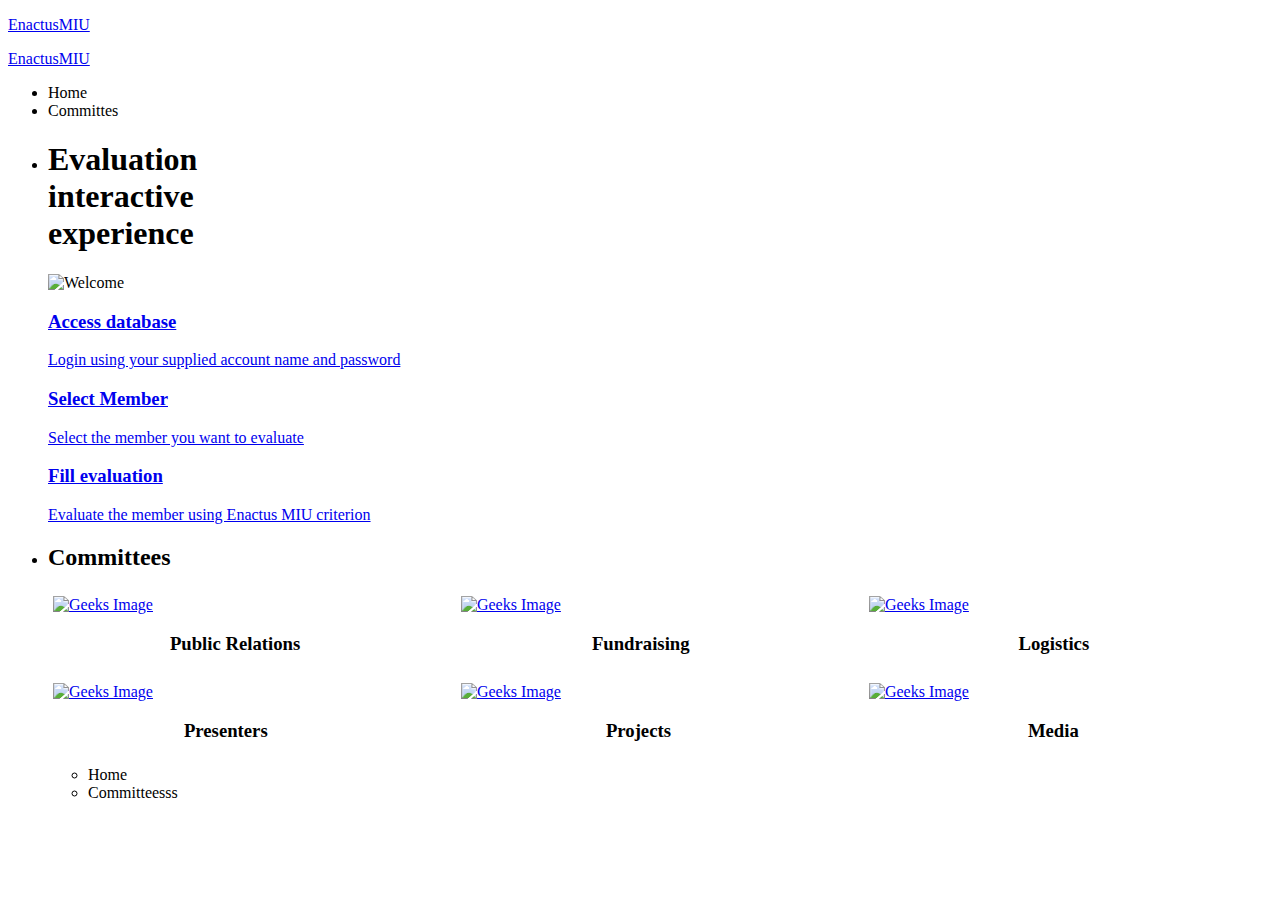
==== Home.html @ a88b5760 "Create Home.html" ====
<!DOCTYPE html>
<html lang="en">
<head>
  <title>EnactusMIU</title>
  <meta charset="utf-8">
  <meta name="viewport" content="width=device-width, initial-scale=1">
  <meta http-equiv="X-UA-Compatible" content="IE=edge">
  <meta name="description" content="HTML5 website template">
  <meta name="keywords" content="global, template, html, sass, jquery">
  <meta name="author" content="Bucky Maler">
  <link rel="stylesheet" href="assets/css/main.css">
</head>
<body>

<!-- notification for small viewports and landscape oriented smartphones -->
<div class="device-notification">
  <a class="device-notification--logo" href="#0">
    <p>EnactusMIU</p>
  </a>
</div>

<div class="perspective effect-rotate-left">
  <div class="container"><div class="outer-nav--return"></div>
    <div id="viewport" class="l-viewport">
      <div class="l-wrapper">
        <header class="header">
          <a class="header--logo" href="#0">
          
            <p>EnactusMIU</p>
          </a>
         
        </header>
        <nav class="l-side-nav">
          <ul class="side-nav">
            <li class="is-active"><span>Home</span></li>
            <li><span>Committes</span></li>
      

          </ul>
        </nav>
        <ul class="l-main-content main-content">
          <li class="l-section section section--is-active">
            <div class="intro">
              <div class="intro--banner">
                <h1>Evaluation<br>interactive<br>experience</h1>
                  <g transform="translate(0.000000,118.000000) scale(0.100000,-0.100000)">
                    <path d="M870,1167c-34-17-55-57-46-90c3-15,81-100,194-211l187-185l-565-1c-431,0-571-3-590-13c-55-28-64-94-18-137c21-20,33-20,597-20h575l-192-193C800,103,794,94,849,39c20-20,39-29,61-29c28,0,63,30,298,262c147,144,272,271,279,282c30,51,23,60-219,304C947,1180,926,1196,870,1167z"/>
                  </g>
                  </svg>
                  <span class="btn-background"></span>
                </button>
                <img src="assets/img/Enactus.png" alt="Welcome">
              </div>
              <div class="intro--options">
                <a href="#0">
                  <h3>Access database </h3>
                  <p>Login using your supplied account name and password</p>
                </a>
                <a href="#0">
                  <h3>Select Member</h3>
                  <p>Select the member you want to evaluate</p>
                </a>
                <a href="#0">
                  <h3>Fill evaluation</h3>
                  <p>Evaluate the member using Enactus MIU criterion</p>
                </a>
              </div>
            </div>
          </li>
          <li class="l-section section">
            <div class="work">
              <h2>Committees</h2>
             
              <style>
                * {
                  box-sizing: border-box;
                }
                
                .column {
                  float: left;
                  width: 33.33%;
                  padding: 5px;
                }
                
                /* Clearfix (clear floats) */
                .row::after {
                  content: "";
                  clear: both;
                  display: table;
                }

                .geeks {
       
        }
        .geeks img {
            
            transition: 0.5s all ease-in-out;
        }
      
        .geeks:hover img {
            transform: scale(1.5);
        }
                
                </style>
                </head>
                <body>
                

                <div class="row">
                  <div class="column">
                    <div class="geeks">
                      <a href="PR Eval.html">

                    <img src="C:\Users\Cloud\Desktop\global-master\assets\img\PR logo.png" alt="Geeks Image" style="width:100%"></a>
                    <h3>&nbsp; &nbsp; &nbsp; &nbsp; &nbsp; &nbsp; &nbsp;&nbsp; &nbsp; &nbsp; &nbsp; &nbsp; &nbsp; Public Relations<h3>

                     </div>
                 </div>

                  <div class="column">
                    <div class="geeks">
                      <a href="FR Eval.html">

                    <img src="C:\Users\Cloud\Desktop\global-master\assets\img\FR logo.png" alt="Geeks Image" style="width:100%"></a>
                    <h3>&nbsp; &nbsp; &nbsp; &nbsp; &nbsp; &nbsp; &nbsp;&nbsp; &nbsp; &nbsp; &nbsp; &nbsp; &nbsp;&nbsp; &nbsp; Fundraising<h3>

                  </div>
                </div>



                  <div class="column">
                    <div class="geeks">
                      <a href="Logistics Eval.html">

                    <img src="C:\Users\Cloud\Desktop\global-master\assets\img\LOGISTICS logo.png" alt="Geeks Image" style="width:100%"></a>
                    <h3>&nbsp; &nbsp; &nbsp; &nbsp; &nbsp; &nbsp; &nbsp;&nbsp; &nbsp; &nbsp; &nbsp; &nbsp; &nbsp; &nbsp; &nbsp; &nbsp; &nbsp;Logistics<h3>

                  </div>
                </div>
              </div>

                <div class="row">
                  <div class="column">
                    <div class="geeks">
                      <a href="Presenters Eval.html">

                    <img src="C:\Users\Cloud\Desktop\global-master\assets\img\presenters logo.png" alt="Geeks Image" style="width:100%"></a>
                    <h3> &nbsp; &nbsp; &nbsp; &nbsp; &nbsp; &nbsp; &nbsp;&nbsp; &nbsp; &nbsp; &nbsp; &nbsp; &nbsp;&nbsp; &nbsp; Presenters<h3>
                   
                  </div>
                </div>

                  <div class="column">
                    <div class="geeks">
                      <a href="Projects Eval.html">
                    <img src="C:\Users\Cloud\Desktop\global-master\assets\img\PROJ logo.png" alt="Geeks Image" style="width:100%"></a>
                    <h3>&nbsp; &nbsp; &nbsp; &nbsp; &nbsp; &nbsp; &nbsp;&nbsp; &nbsp; &nbsp; &nbsp; &nbsp; &nbsp; &nbsp; &nbsp; &nbsp; Projects<h3>

                  </div>
                </div>

                  <div class="column">
                    <div class="geeks">
                      <a href="Media Eval.html">
                    <img src="C:\Users\Cloud\Desktop\global-master\assets\img\MEDIA logo.png" alt="Geeks Image" style="width:100%"> </a>
                    <h3>&nbsp; &nbsp; &nbsp; &nbsp; &nbsp; &nbsp; &nbsp;&nbsp; &nbsp; &nbsp; &nbsp; &nbsp; &nbsp; &nbsp; &nbsp; &nbsp;&nbsp; &nbsp; Media<h3>

                  </div>
                </div>
              </div>

         
        
  <ul class="outer-nav">
    <li class="is-active">Home</li>
    <li>Committeesss</li>



      <meta name="viewport" content="width=device-width, initial-scale=1">
     
   
        
      <div class="zoom"></div>
      
    














  </ul>
</div>

<script src="https://ajax.googleapis.com/ajax/libs/jquery/2.2.4/jquery.min.js"></script>
<script>window.jQuery || document.write('<script src="assets/js/vendor/jquery-2.2.4.min.js"><\/script>')</script>
<script src="assets/js/functions-min.js"></script>
</body>
</html>
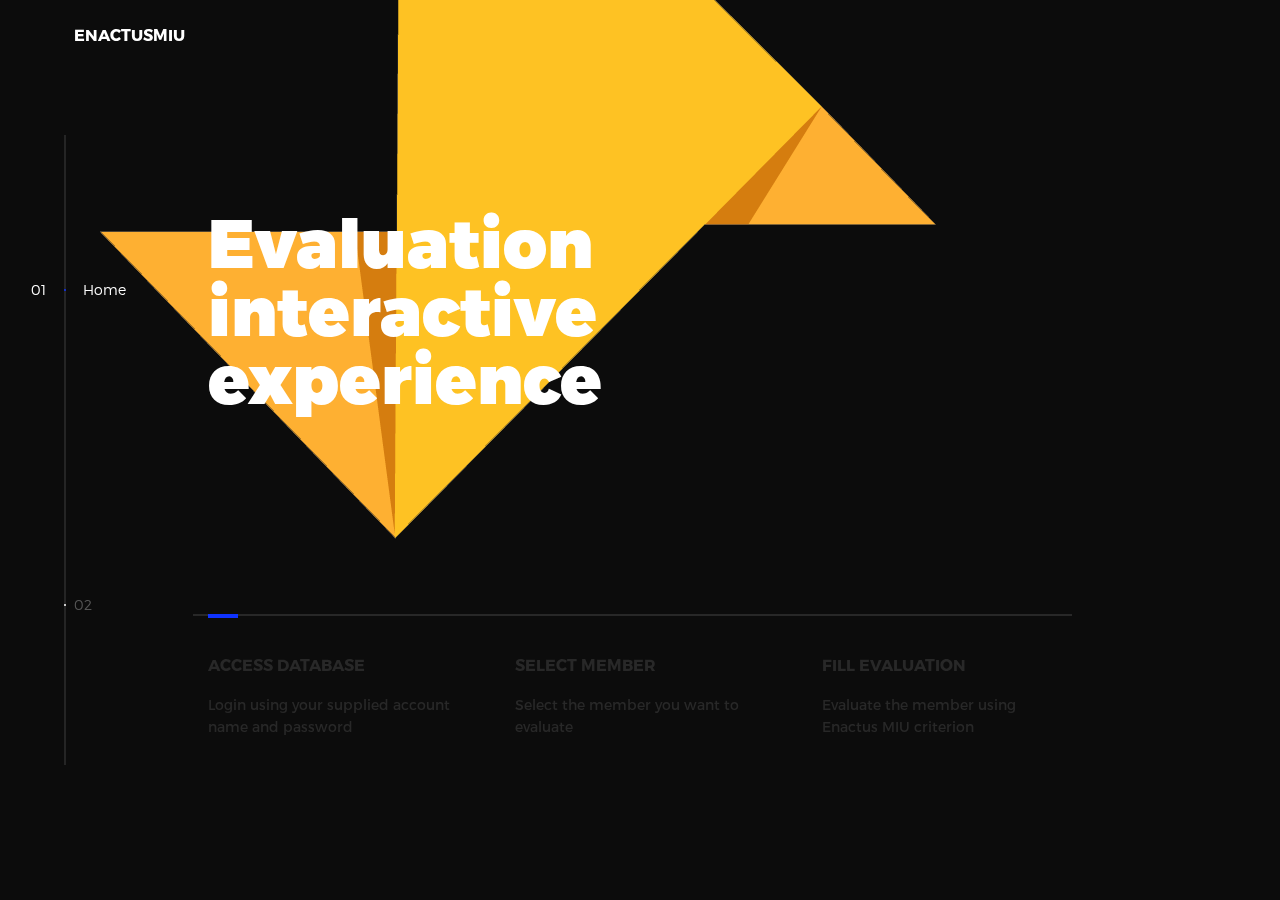
==== commit 20b8f640: "Update Home.html" ====
--- a/Home.html
+++ b/Home.html
@@ -111,7 +111,7 @@
                     <div class="geeks">
                       <a href="PR Eval.html">
 
-                    <img src="C:\Users\Cloud\Desktop\global-master\assets\img\PR logo.png" alt="Geeks Image" style="width:100%"></a>
+                    <img src="assets\img\PR logo.png" alt="Geeks Image" style="width:100%"></a>
                     <h3>&nbsp; &nbsp; &nbsp; &nbsp; &nbsp; &nbsp; &nbsp;&nbsp; &nbsp; &nbsp; &nbsp; &nbsp; &nbsp; Public Relations<h3>
 
                      </div>
@@ -121,7 +121,7 @@
                     <div class="geeks">
                       <a href="FR Eval.html">
 
-                    <img src="C:\Users\Cloud\Desktop\global-master\assets\img\FR logo.png" alt="Geeks Image" style="width:100%"></a>
+                    <img src="assets\img\FR logo.png" alt="Geeks Image" style="width:100%"></a>
                     <h3>&nbsp; &nbsp; &nbsp; &nbsp; &nbsp; &nbsp; &nbsp;&nbsp; &nbsp; &nbsp; &nbsp; &nbsp; &nbsp;&nbsp; &nbsp; Fundraising<h3>
 
                   </div>
@@ -133,7 +133,7 @@
                     <div class="geeks">
                       <a href="Logistics Eval.html">
 
-                    <img src="C:\Users\Cloud\Desktop\global-master\assets\img\LOGISTICS logo.png" alt="Geeks Image" style="width:100%"></a>
+                    <img src="assets\img\LOGISTICS logo.png" alt="Geeks Image" style="width:100%"></a>
                     <h3>&nbsp; &nbsp; &nbsp; &nbsp; &nbsp; &nbsp; &nbsp;&nbsp; &nbsp; &nbsp; &nbsp; &nbsp; &nbsp; &nbsp; &nbsp; &nbsp; &nbsp;Logistics<h3>
 
                   </div>
@@ -145,7 +145,7 @@
                     <div class="geeks">
                       <a href="Presenters Eval.html">
 
-                    <img src="C:\Users\Cloud\Desktop\global-master\assets\img\presenters logo.png" alt="Geeks Image" style="width:100%"></a>
+                    <img src="assets\img\presenters logo.png" alt="Geeks Image" style="width:100%"></a>
                     <h3> &nbsp; &nbsp; &nbsp; &nbsp; &nbsp; &nbsp; &nbsp;&nbsp; &nbsp; &nbsp; &nbsp; &nbsp; &nbsp;&nbsp; &nbsp; Presenters<h3>
                    
                   </div>
@@ -154,7 +154,7 @@
                   <div class="column">
                     <div class="geeks">
                       <a href="Projects Eval.html">
-                    <img src="C:\Users\Cloud\Desktop\global-master\assets\img\PROJ logo.png" alt="Geeks Image" style="width:100%"></a>
+                    <img src="assets\img\PROJ logo.png" alt="Geeks Image" style="width:100%"></a>
                     <h3>&nbsp; &nbsp; &nbsp; &nbsp; &nbsp; &nbsp; &nbsp;&nbsp; &nbsp; &nbsp; &nbsp; &nbsp; &nbsp; &nbsp; &nbsp; &nbsp; Projects<h3>
 
                   </div>
@@ -163,7 +163,7 @@
                   <div class="column">
                     <div class="geeks">
                       <a href="Media Eval.html">
-                    <img src="C:\Users\Cloud\Desktop\global-master\assets\img\MEDIA logo.png" alt="Geeks Image" style="width:100%"> </a>
+                    <img src="assets\img\MEDIA logo.png" alt="Geeks Image" style="width:100%"> </a>
                     <h3>&nbsp; &nbsp; &nbsp; &nbsp; &nbsp; &nbsp; &nbsp;&nbsp; &nbsp; &nbsp; &nbsp; &nbsp; &nbsp; &nbsp; &nbsp; &nbsp;&nbsp; &nbsp; Media<h3>
 
                   </div>
--- a/assets/css/main.css
+++ b/assets/css/main.css
@@ -0,0 +1 @@
+@font-face{font-family:'Montserrat';src:url("fonts/Montserrat-Black.eot");src:local("☺"),url("fonts/Montserrat-Black.woff") format("woff"),url("fonts/Montserrat-Black.ttf") format("truetype"),url("fonts/Montserrat-Black.svg") format("svg");font-weight:900;font-style:normal}@font-face{font-family:'Montserrat';src:url("fonts/Montserrat-Bold.eot");src:local("☺"),url("fonts/Montserrat-Bold.woff") format("woff"),url("fonts/Montserrat-Bold.ttf") format("truetype"),url("fonts/Montserrat-Bold.svg") format("svg");font-weight:700;font-style:normal}@font-face{font-family:'Montserrat';src:url("fonts/Montserrat-Regular.eot");src:local("☺"),url("fonts/Montserrat-Regular.woff") format("woff"),url("fonts/Montserrat-Regular.ttf") format("truetype"),url("fonts/Montserrat-Regular.svg") format("svg");font-weight:400;font-style:normal}@font-face{font-family:'Montserrat';src:url("fonts/Montserrat-Light.eot");src:local("☺"),url("fonts/Montserrat-Light.woff") format("woff"),url("fonts/Montserrat-Light.ttf") format("truetype"),url("fonts/Montserrat-Light.svg") format("svg");font-weight:300;font-style:normal}/*! normalize.css v3.0.2 | MIT License | git.io/normalize */html{font-family:sans-serif;-ms-text-size-adjust:100%;-webkit-text-size-adjust:100%}body{margin:0}article,aside,details,figcaption,figure,footer,header,hgroup,main,menu,nav,section,summary{display:block}audio,canvas,progress,video{display:inline-block;vertical-align:baseline}audio:not([controls]){display:none;height:0}[hidden],template{display:none}a{background-color:transparent}a:active,a:hover{outline:0}abbr[title]{border-bottom:1px dotted}b,strong{font-weight:bold}dfn{font-style:italic}h1{font-size:2em;margin:0.67em 0}mark{background:#ff0;color:#000}small{font-size:80%}sub,sup{font-size:75%;line-height:0;position:relative;vertical-align:baseline}sup{top:-0.5em}sub{bottom:-0.25em}img{border:0}svg:not(:root){overflow:hidden}figure{margin:1em 40px}hr{box-sizing:content-box;height:0}pre{overflow:auto}code,kbd,pre,samp{font-family:monospace, monospace;font-size:1em}button,input,optgroup,select,textarea{color:inherit;font:inherit;margin:0}button{overflow:visible}button,select{text-transform:none}button,html input[type="button"],input[type="reset"],input[type="submit"]{-webkit-appearance:button;cursor:pointer}button[disabled],html input[disabled]{cursor:default}button::-moz-focus-inner,input::-moz-focus-inner{border:0;padding:0}input{line-height:normal}input[type="checkbox"],input[type="radio"]{box-sizing:border-box;padding:0}input[type="number"]::-webkit-inner-spin-button,input[type="number"]::-webkit-outer-spin-button{height:auto}input[type="search"]{-webkit-appearance:textfield;box-sizing:content-box}input[type="search"]::-webkit-search-cancel-button,input[type="search"]::-webkit-search-decoration{-webkit-appearance:none}fieldset{border:1px solid #c0c0c0;margin:0 2px;padding:0.35em 0.625em 0.75em}legend{border:0;padding:0}textarea{overflow:auto}optgroup{font-weight:bold}table{border-collapse:collapse;border-spacing:0}td,th{padding:0}::-moz-selection{background:#FFF498}::selection{background:#FFF498}::-moz-selection{background:#FFF498}img::-moz-selection{background:transparent}img::selection{background:transparent}img::-moz-selection{background:transparent}body{-webkit-tap-highlight-color:#FFF498}body{background-color:#0c0c0c;font-size:14px;line-height:1.6;font-family:"Montserrat",sans-serif;color:#fff;-webkit-font-smoothing:antialiased;-webkit-text-size-adjust:100%}.l-viewport{position:relative;width:100%;height:100vh;box-shadow:0 0 45px 5px rgba(0,0,0,0.85);overflow:hidden}.l-wrapper{position:relative;width:1440px;max-width:90%;height:100%;margin:0 auto}.l-side-nav{position:absolute;left:0;display:-webkit-box;display:-webkit-flex;display:-ms-flexbox;display:flex;height:100%;-webkit-box-align:center;-webkit-align-items:center;-ms-flex-align:center;align-items:center}.l-side-nav::before{content:"";position:absolute;top:50%;left:0;-webkit-transform:translateY(-50%);transform:translateY(-50%);width:2px;height:70%;max-height:750px;background-color:#555;opacity:.35;z-index:10}@media (max-width: 1180px){.l-side-nav{display:none}}.l-main-content{position:relative;width:100%;height:100%;margin:0;padding:0;list-style:none}.l-section{position:absolute;width:100%;height:100%}.device-notification{display:none;position:fixed;top:0;left:0;width:100%;height:100%;-webkit-box-orient:vertical;-webkit-box-direction:normal;-webkit-flex-direction:column;-ms-flex-direction:column;flex-direction:column;-webkit-box-align:center;-webkit-align-items:center;-ms-flex-align:center;-ms-grid-row-align:center;align-items:center;-webkit-box-pack:center;-webkit-justify-content:center;-ms-flex-pack:center;justify-content:center;background-color:#0c0c0c;z-index:12}.device-notification--logo{display:-webkit-box;display:-webkit-flex;display:-ms-flexbox;display:flex;-webkit-box-align:center;-webkit-align-items:center;-ms-flex-align:center;align-items:center;text-decoration:none;color:#fff}.device-notification--logo p{margin:0 0 0 10px;font-size:16px;font-weight:700;text-transform:uppercase}.device-notification--message{width:70%;margin:30px 0 0 0;font-weight:700;text-align:center}@media (max-width: 767px) and (min-width: 601px) and (max-height: 680px){.device-notification{display:-webkit-box;display:-webkit-flex;display:-ms-flexbox;display:flex}}@media (max-width: 600px) and (min-width: 480px) and (max-height: 580px){.device-notification{display:-webkit-box;display:-webkit-flex;display:-ms-flexbox;display:flex}}@media (max-width: 736px) and (min-width: 360px) and (orientation: landscape){.device-notification{display:-webkit-box;display:-webkit-flex;display:-ms-flexbox;display:flex}}@media(max-width: 359px){.device-notification{display:-webkit-box;display:-webkit-flex;display:-ms-flexbox;display:flex}}.section{opacity:0;visibility:hidden;-webkit-transition:opacity .4s ease-in-out,visibility 0s .4s;transition:opacity .4s ease-in-out,visibility 0s .4s}.section--is-active{opacity:1;visibility:visible;z-index:1;-webkit-transition:opacity .4s ease-in-out .4s;transition:opacity .4s ease-in-out .4s}.section--next{-webkit-transform:translateY(-45px);transform:translateY(-45px);-webkit-transition:-webkit-transform .4s ease-in-out;transition:-webkit-transform .4s ease-in-out;transition:transform .4s ease-in-out;transition:transform .4s ease-in-out, -webkit-transform .4s ease-in-out}.section--prev{-webkit-transform:translateY(45px);transform:translateY(45px);-webkit-transition:-webkit-transform .4s ease-in-out;transition:-webkit-transform .4s ease-in-out;transition:transform .4s ease-in-out;transition:transform .4s ease-in-out, -webkit-transform .4s ease-in-out}.header{position:absolute;top:0;left:0;display:-webkit-box;display:-webkit-flex;display:-ms-flexbox;display:flex;width:100%;height:70px;-webkit-box-align:center;-webkit-align-items:center;-ms-flex-align:center;align-items:center;-webkit-box-pack:justify;-webkit-justify-content:space-between;-ms-flex-pack:justify;justify-content:space-between;z-index:10}.header--logo{display:-webkit-box;display:-webkit-flex;display:-ms-flexbox;display:flex;-webkit-box-align:center;-webkit-align-items:center;-ms-flex-align:center;align-items:center;text-decoration:none;color:#fff}.header--logo p{margin:0 0 0 10px;font-size:16px;font-weight:700;text-transform:uppercase}.header--nav-toggle{display:-webkit-box;display:-webkit-flex;display:-ms-flexbox;display:flex;width:50px;height:50px;-webkit-box-orient:vertical;-webkit-box-direction:normal;-webkit-flex-direction:column;-ms-flex-direction:column;flex-direction:column;-webkit-box-align:center;-webkit-align-items:center;-ms-flex-align:center;align-items:center;-webkit-box-pack:center;-webkit-justify-content:center;-ms-flex-pack:center;justify-content:center;cursor:pointer}.header--nav-toggle span,.header--nav-toggle::before,.header--nav-toggle::after{content:"";position:relative;width:16px;height:2px;background-color:#fff}.header--nav-toggle::before{bottom:5px;width:23px}.header--nav-toggle::after{top:5px;width:23px}.header--cta{position:absolute;top:50%;left:50%;-webkit-transform:translate(-50%, -50%);transform:translate(-50%, -50%);padding:0 20px;line-height:30px;text-decoration:none;color:#fff;font-weight:700;text-transform:uppercase;background-color:#0f33ff;border:none;opacity:0;visibility:hidden;-webkit-transition:opacity .4s ease-in-out,visibility 0s .4s;transition:opacity .4s ease-in-out,visibility 0s .4s}.header--cta:focus{outline:none}.header--cta.is-active{opacity:1;visibility:visible;-webkit-transition:opacity .4s ease-in-out .4s;transition:opacity .4s ease-in-out .4s}@media (max-width: 767px){.header--cta{display:none}}.side-nav{position:relative;display:-webkit-box;display:-webkit-flex;display:-ms-flexbox;display:flex;width:100px;height:70%;max-height:750px;-webkit-box-orient:vertical;-webkit-box-direction:normal;-webkit-flex-direction:column;-ms-flex-direction:column;flex-direction:column;-webkit-justify-content:space-around;-ms-flex-pack:distribute;justify-content:space-around;margin:0;padding:0;list-style-position:inside;z-index:10}.side-nav>li{position:relative;top:-5px;color:#fff;font-size:6px;cursor:pointer}.side-nav>li span{position:relative;top:3px;left:10px;color:#fff;font-size:14px;font-weight:300;opacity:0;visibility:hidden}.side-nav>li::before{position:absolute;top:3px;left:10px;color:#555;font-size:14px;font-weight:300}.side-nav li:nth-child(1)::before{content:"01"}.side-nav li:nth-child(2)::before{content:"02"}.side-nav li:nth-child(3)::before{content:"03"}.side-nav li:nth-child(4)::before{content:"04"}.side-nav li:nth-child(5)::before{content:"05"}.side-nav li.is-active{color:#0f33ff;-webkit-transition:color .4s ease-in-out;transition:color .4s ease-in-out}.side-nav li.is-active span{opacity:1;visibility:visible;-webkit-transition:opacity .4s ease-in-out;transition:opacity .4s ease-in-out}.side-nav li.is-active::before{left:-33px;color:#fff}.intro{position:relative;display:-webkit-box;display:-webkit-flex;display:-ms-flexbox;display:flex;width:900px;max-width:75%;height:100%;-webkit-box-orient:vertical;-webkit-box-direction:normal;-webkit-flex-direction:column;-ms-flex-direction:column;flex-direction:column;-webkit-box-pack:center;-webkit-justify-content:center;-ms-flex-pack:center;justify-content:center;margin:0 auto}@media (max-width: 1180px){.intro{max-width:100%}}.intro--banner{position:relative;height:475px}.intro--banner::before{content:"";position:absolute;bottom:20px;left:-15px;right:0;height:2px;background-color:#282828}.intro--banner::after{content:"";position:absolute;bottom:18px;left:0;width:30px;height:4px;background-color:#0f33ff}.intro--banner h1{position:relative;font-size:68px;font-weight:900;line-height:1;z-index:1}.intro--banner button{position:relative;padding:5px 17px 5px 12px;font-weight:700;text-transform:uppercase;background-color:transparent;border:none}.intro--banner button .btn-background{position:absolute;top:0;left:23px;right:0;height:100%;background-color:#0f33ff;z-index:-1;-webkit-transition:left .2s ease-in-out;transition:left .2s ease-in-out}.intro--banner button:hover .btn-background{left:0}.intro--banner button:focus{outline:none}.intro--banner button svg{position:relative;left:5px;width:15px;fill:#fff}.intro--banner img{position:absolute;bottom:21px;right:-12px}.intro--options{display:-webkit-box;display:-webkit-flex;display:-ms-flexbox;display:flex;-webkit-box-pack:justify;-webkit-justify-content:space-between;-ms-flex-pack:justify;justify-content:space-between;margin:0;padding:0;list-style:none}.intro--options>a{max-width:250px;text-decoration:none;color:#282828;-webkit-transition:color .2s ease-in-out;transition:color .2s ease-in-out}.intro--options>a:hover{color:#fff}.intro--options h3{font-size:16px;text-transform:uppercase}.intro--options p{margin-bottom:0}@media (max-width: 900px){.intro--banner{height:380px}.intro--banner h1{font-size:55px}.intro--banner img{width:430px}.intro--options>a{margin-right:30px}.intro--options>a:last-child{margin-right:0}}@media (max-width: 767px){.intro--banner{height:305px}.intro--banner h1{font-size:44px}.intro--banner img{width:330px}.intro--options{display:block}.intro--options>a{display:block;max-width:100%;margin:0 0 30px 0}.intro--options>a:last-child{margin-bottom:0}}@media (max-width: 600px){.intro--banner{height:360px}.intro--banner h1{font-size:55px}.intro--banner img{display:none}}@media (max-width: 600px) and (max-height: 750px){.intro--banner{height:auto}.intro--banner::before,.intro--banner::after{display:none}.intro--banner h1{margin-top:0}.intro--options{display:none}}.work{position:relative;display:-webkit-box;display:-webkit-flex;display:-ms-flexbox;display:flex;width:960px;max-width:80%;height:100%;-webkit-box-orient:vertical;-webkit-box-direction:normal;-webkit-flex-direction:column;-ms-flex-direction:column;flex-direction:column;-webkit-box-pack:center;-webkit-justify-content:center;-ms-flex-pack:center;justify-content:center;margin:0 auto}@media (max-width: 1180px){.work{max-width:100%}}.work h2{margin:0 0 20px 0;font-size:30px;text-align:center}.work--lockup{position:relative}.work--lockup .slider{position:relative;display:-webkit-box;display:-webkit-flex;display:-ms-flexbox;display:flex;width:80%;margin:0 auto;padding:0;list-style:none}.work--lockup .slider--item{position:absolute;display:none;text-align:center}.work--lockup .slider--item a{text-decoration:none;color:#858585}.work--lockup .slider--item-title{margin-top:10px;font-size:12px;font-weight:700;text-transform:uppercase}.work--lockup .slider--item-description{display:none;max-width:250px;margin:0 auto}.work--lockup .slider--item-image{width:150px;height:150px;margin:0 auto;border-radius:50%;overflow:hidden}.work--lockup .slider--item-image img{width:100%}.work--lockup .slider--item-left{top:50%;left:0;-webkit-transform:translateY(-50%);transform:translateY(-50%);display:block}.work--lockup .slider--item-right{top:50%;right:0;-webkit-transform:translateY(-50%);transform:translateY(-50%);display:block}.work--lockup .slider--item-center{position:relative;top:30px;left:50%;-webkit-transform:translateX(-50%);transform:translateX(-50%);display:block}.work--lockup .slider--item-center a{color:#fff}.work--lockup .slider--item-center .slider--item-title{margin-top:25px;font-size:16px}.work--lockup .slider--item-center .slider--item-description{display:block}.work--lockup .slider--item-center .slider--item-image{width:300px;height:300px}.work--lockup .slider--next,.work--lockup .slider--prev{position:absolute;top:160px;display:-webkit-box;display:-webkit-flex;display:-ms-flexbox;display:flex;width:50px;height:50px;-webkit-box-align:center;-webkit-align-items:center;-ms-flex-align:center;align-items:center;-webkit-box-pack:center;-webkit-justify-content:center;-ms-flex-pack:center;justify-content:center;background-color:#282828;border-radius:50%;cursor:pointer}.work--lockup .slider--next svg,.work--lockup .slider--prev svg{width:20px;fill:#fff}.work--lockup .slider--next{right:0}.work--lockup .slider--prev{left:0}@media (max-width: 900px){.work--lockup .slider--item-image{width:120px;height:120px}.work--lockup .slider--item-center .slider--item-image{width:240px;height:240px}.work--lockup .slider--next,.work--lockup .slider--prev{top:130px}}@media (max-width: 767px){.work--lockup .slider{width:75%}.work--lockup .slider--item-image{width:90px;height:90px}.work--lockup .slider--item-center .slider--item-image{width:190px;height:190px}.work--lockup .slider--next,.work--lockup .slider--prev{top:105px}}@media (max-width: 600px){.work--lockup .slider{width:auto}.work--lockup .slider--item-left,.work--lockup .slider--item-right{display:none}}.about{position:relative;display:-webkit-box;display:-webkit-flex;display:-ms-flexbox;display:flex;width:900px;max-width:75%;height:100%;-webkit-box-orient:vertical;-webkit-box-direction:normal;-webkit-flex-direction:column;-ms-flex-direction:column;flex-direction:column;-webkit-box-pack:center;-webkit-justify-content:center;-ms-flex-pack:center;justify-content:center;margin:0 auto}@media (max-width: 1180px){.about{max-width:100%}}.about--banner{position:relative;height:475px}.about--banner::before{content:"";position:absolute;top:20px;left:200px;-webkit-transform:rotate(-25deg);transform:rotate(-25deg);border:5px solid #0f33ff;border-right-color:transparent;border-bottom-color:transparent}.about--banner::after{content:"";position:absolute;top:75px;left:400px;-webkit-transform:rotate(45deg);transform:rotate(45deg);width:10px;height:10px;background-color:#0f33ff}.about--banner h2{position:relative;margin-top:35px;font-size:68px;font-weight:900;line-height:1;z-index:1}.about--banner h2::before{content:"";position:absolute;top:60px;left:268px;width:30px;height:30px;background-color:#0f33ff;border-radius:50%}.about--banner h2::after{content:"";position:absolute;top:255px;left:255px;width:10px;height:10px;background-color:#0f33ff}.about--banner a{padding:5px 17px 5px 0;text-decoration:none;color:#fff;font-weight:700;text-transform:uppercase;background-color:transparent}.about--banner a:hover svg{left:10px}.about--banner a svg{position:relative;left:5px;width:15px;fill:#fff;-webkit-transition:left .2s ease-in-out;transition:left .2s ease-in-out}.about--banner img{position:absolute;bottom:-90px;right:-12px}.about--options{display:-webkit-box;display:-webkit-flex;display:-ms-flexbox;display:flex;max-width:600px;-webkit-box-pack:justify;-webkit-justify-content:space-between;-ms-flex-pack:justify;justify-content:space-between;margin:0;padding:0;list-style:none}.about--options>a{position:relative;width:150px;height:75px;text-decoration:none;color:#fff;border:10px solid #0f33ff;background-position:center;background-size:cover;background-repeat:no-repeat}.about--options>a:nth-child(1){background-image:url("../img/about-winners.jpg")}.about--options>a:nth-child(2){background-image:url("../img/about-philosophy.jpg")}.about--options>a:nth-child(3){background-image:url("../img/about-history.jpg")}.about--options>a:hover h3{bottom:-50px}.about--options h3{position:absolute;bottom:-38px;left:10px;font-size:16px;text-transform:uppercase;-webkit-transition:bottom .2s ease-in-out,left .2s ease-in-out;transition:bottom .2s ease-in-out,left .2s ease-in-out}@media (max-width: 767px){.about--banner{height:305px}.about--banner::before{top:0;left:125px}.about--banner::after{top:35px;left:260px}.about--banner h2{margin-top:10px;font-size:44px}.about--banner h2::before{top:28px;left:168px}.about--banner h2::after{top:163px;left:163px}.about--banner img{width:315px}}@media (max-width: 600px){.about--banner{height:auto}.about--banner::before{left:155px}.about--banner::after{left:310px}.about--banner h2{margin-top:0;font-size:55px}.about--banner h2::before{top:43px;left:214px}.about--banner h2::after{top:205px;left:205px}.about--banner img{display:none}.about--options{display:none}}.contact{position:fixed;top:0;left:0;width:100%;height:100%;background-image:url("../img/contact-visual.png");background-position:center;background-size:cover;background-repeat:no-repeat}.contact--lockup{position:relative;display:-webkit-box;display:-webkit-flex;display:-ms-flexbox;display:flex;width:900px;max-width:75%;height:100%;-webkit-box-align:center;-webkit-align-items:center;-ms-flex-align:center;align-items:center;-webkit-box-pack:end;-webkit-justify-content:flex-end;-ms-flex-pack:end;justify-content:flex-end;margin:0 auto}@media (max-width: 1180px){.contact--lockup{max-width:90%}}@media (max-width: 767px){.contact--lockup{-webkit-box-pack:center;-webkit-justify-content:center;-ms-flex-pack:center;justify-content:center}}.contact--lockup .modal{padding:45px 45px;text-align:center;background-color:#0c0c0c;box-shadow:0 0 30px 0 rgba(0,0,0,0.75)}.contact--lockup .modal--information p,.contact--lockup .modal--information a{display:block;margin:14px 0;text-decoration:none;color:#fff;font-weight:700}.contact--lockup .modal--information p{margin-top:0}.contact--lockup .modal--options{margin:0;padding:0;list-style:none}.contact--lockup .modal--options>li{width:130px;margin:0 auto 25px auto}.contact--lockup .modal--options li:nth-child(1){background-color:#1769ff}.contact--lockup .modal--options li:nth-child(2){background-color:#ea4c89}.contact--lockup .modal--options li:nth-child(3){margin-bottom:0;background-color:#0f33ff;text-transform:uppercase}.contact--lockup .modal--options a{display:block;width:100%;padding:8px 0;text-decoration:none;color:#fff;font-weight:700}.hire{position:relative;display:-webkit-box;display:-webkit-flex;display:-ms-flexbox;display:flex;width:700px;max-width:75%;height:100%;-webkit-box-orient:vertical;-webkit-box-direction:normal;-webkit-flex-direction:column;-ms-flex-direction:column;flex-direction:column;-webkit-box-pack:center;-webkit-justify-content:center;-ms-flex-pack:center;justify-content:center;margin:0 auto}@media (max-width: 1180px){.hire{max-width:100%}}.hire h2{margin:0 0 20px 0;font-size:30px;text-align:center}.work-request{display:-webkit-box;display:-webkit-flex;display:-ms-flexbox;display:flex;width:100%;-webkit-box-orient:vertical;-webkit-box-direction:normal;-webkit-flex-direction:column;-ms-flex-direction:column;flex-direction:column;-webkit-box-align:center;-webkit-align-items:center;-ms-flex-align:center;align-items:center;color:#fff}.work-request input[type="submit"]{width:400px;max-width:100%;line-height:50px;font-size:16px;font-weight:700;text-transform:uppercase;background-color:#0f33ff;border:none;border-radius:0}.work-request input[type="submit"]:focus{outline:none}.work-request--options{display:-webkit-box;display:-webkit-flex;display:-ms-flexbox;display:flex;width:100%;-webkit-box-orient:vertical;-webkit-box-direction:normal;-webkit-flex-direction:column;-ms-flex-direction:column;flex-direction:column;-webkit-box-align:center;-webkit-align-items:center;-ms-flex-align:center;align-items:center;margin:30px 0}.work-request--options .options-a{display:-webkit-box;display:-webkit-flex;display:-ms-flexbox;display:flex;width:100%;-webkit-box-pack:justify;-webkit-justify-content:space-between;-ms-flex-pack:justify;justify-content:space-between}.work-request--options .options-b{display:-webkit-box;display:-webkit-flex;display:-ms-flexbox;display:flex;width:72%;-webkit-flex-wrap:wrap;-ms-flex-wrap:wrap;flex-wrap:wrap;-webkit-justify-content:space-around;-ms-flex-pack:distribute;justify-content:space-around}.work-request--options label{display:block;width:200px;margin-bottom:30px;line-height:50px;font-size:16px;font-weight:700;text-align:center;border:2px solid #fff;cursor:pointer;-webkit-transition:background-color .2s ease-in-out,border-color .2s ease-in-out;transition:background-color .2s ease-in-out,border-color .2s ease-in-out}.work-request--options label svg{position:relative;left:-5px;width:0;fill:#fff;-webkit-transition:width .2s ease-in-out;transition:width .2s ease-in-out}.work-request--options input[type="checkbox"]{display:none}.work-request--options input[type="checkbox"]:checked+label{background-color:#0f33ff;border-color:#0f33ff}.work-request--options input[type="checkbox"]:checked+label svg{width:15px}.work-request--information{display:-webkit-box;display:-webkit-flex;display:-ms-flexbox;display:flex;width:100%;-webkit-box-pack:justify;-webkit-justify-content:space-between;-ms-flex-pack:justify;justify-content:space-between;margin-bottom:60px}.work-request--information .information-name,.work-request--information .information-email{position:relative;width:45%;height:50px;font-size:30px;font-weight:300}.work-request--information input[type="text"],.work-request--information input[type="email"]{width:100%;padding:0 0 5px 0;background-color:transparent;border:none;border-bottom:1px solid #fff;border-radius:0}.work-request--information input[type="text"]:focus,.work-request--information input[type="email"]:focus{outline:none;background-color:#0c0c0c}.work-request--information label{position:absolute;top:0;left:0;pointer-events:none;-webkit-transition:top .2s ease-in-out,font-size .2s ease-in-out;transition:top .2s ease-in-out,font-size .2s ease-in-out}.work-request--information input:focus+label,.work-request--information input.has-value+label{top:-15px;font-size:14px}@media (max-width: 767px){.work-request--options{-webkit-box-orient:horizontal;-webkit-box-direction:normal;-webkit-flex-direction:row;-ms-flex-direction:row;flex-direction:row;-webkit-justify-content:space-around;-ms-flex-pack:distribute;justify-content:space-around}.work-request--options .options-a,.work-request--options .options-b{display:block;width:auto}}@media (max-width: 600px){.work-request--options{margin:20px 0}}@media (max-width: 600px) and (max-width: 415px){.work-request--options{-webkit-box-pack:justify;-webkit-justify-content:space-between;-ms-flex-pack:justify;justify-content:space-between}}@media (max-width: 600px){.work-request--options label{width:150px;margin-bottom:15px;font-size:14px}.work-request--options input[type="checkbox"]:checked+label svg{width:12px}.work-request--information{margin-bottom:30px}.work-request--information .information-name,.work-request--information .information-email{height:40px;font-size:24px}}.perspective{position:relative;width:100%;height:100%;overflow:hidden}.perspective--modalview{position:fixed;-webkit-perspective:1500px;perspective:1500px}.container{position:relative;-webkit-transform:translateZ(0) translateX(0) rotateY(0deg);transform:translateZ(0) translateX(0) rotateY(0deg);min-height:100%;outline:30px solid #0f33ff;-webkit-transition:-webkit-transform .4s;transition:-webkit-transform .4s;transition:transform .4s;transition:transform .4s, -webkit-transform .4s}.modalview .container{position:absolute;width:100%;height:100%;overflow:hidden;-webkit-backface-visibility:hidden;backface-visibility:hidden}.effect-rotate-left .container{-webkit-transform-origin:0% 50%;transform-origin:0% 50%;-webkit-transition:-webkit-transform .4s;transition:-webkit-transform .4s;transition:transform .4s;transition:transform .4s, -webkit-transform .4s}.effect-rotate-left--animate .container{-webkit-transform:translateZ(-1800px) translateX(-50%) rotateY(45deg);transform:translateZ(-1800px) translateX(-50%) rotateY(45deg);outline:30px solid #0f33ff}.outer-nav{position:absolute;top:50%;left:55%;-webkit-transform:translateY(-50%);transform:translateY(-50%);-webkit-transform-style:preserve-3d;transform-style:preserve-3d;margin:0;padding:0;list-style:none;text-align:center;visibility:hidden;-webkit-transition:visibility 0s .2s;transition:visibility 0s .2s}.outer-nav.is-vis{visibility:visible}.outer-nav--return{position:absolute;top:0;left:0;width:100%;height:100%;display:none;cursor:pointer;z-index:11}.outer-nav--return.is-vis{display:block}.outer-nav>li{-webkit-transform-style:preserve-3d;transform-style:preserve-3d;-webkit-transform:translateX(350px) translateZ(-1000px);transform:translateX(350px) translateZ(-1000px);font-size:55px;font-weight:900;opacity:0;cursor:pointer;-webkit-transition:opacity .2s,-webkit-transform .2s;transition:opacity .2s,-webkit-transform .2s;transition:transform .2s,opacity .2s;transition:transform .2s,opacity .2s,-webkit-transform .2s}.outer-nav>li.is-vis{-webkit-transform:translateX(0) translateZ(0);transform:translateX(0) translateZ(0);opacity:1;-webkit-transition:opacity .4s,-webkit-transform .4s;transition:opacity .4s,-webkit-transform .4s;transition:transform .4s,opacity .4s;transition:transform .4s,opacity .4s,-webkit-transform .4s}.outer-nav>li::before{content:"";position:absolute;top:50%;left:50%;-webkit-transform:translate(-50%, -25%);transform:translate(-50%, -25%);width:110%;height:15px;opacity:0;background-color:#0f33ff}.outer-nav>li.is-active::before{opacity:1}@media (max-width: 767px){.outer-nav>li{font-size:44px}}@media (max-width: 600px){.outer-nav>li{font-size:34px}}.outer-nav li.is-vis:nth-child(2){-webkit-transition-delay:.04s;transition-delay:.04s}.outer-nav li.is-vis:nth-child(3){-webkit-transition-delay:.08s;transition-delay:.08s}.outer-nav li.is-vis:nth-child(4){-webkit-transition-delay:.12s;transition-delay:.12s}.outer-nav li.is-vis:nth-child(5){-webkit-transition-delay:.16s;transition-delay:.16s}
